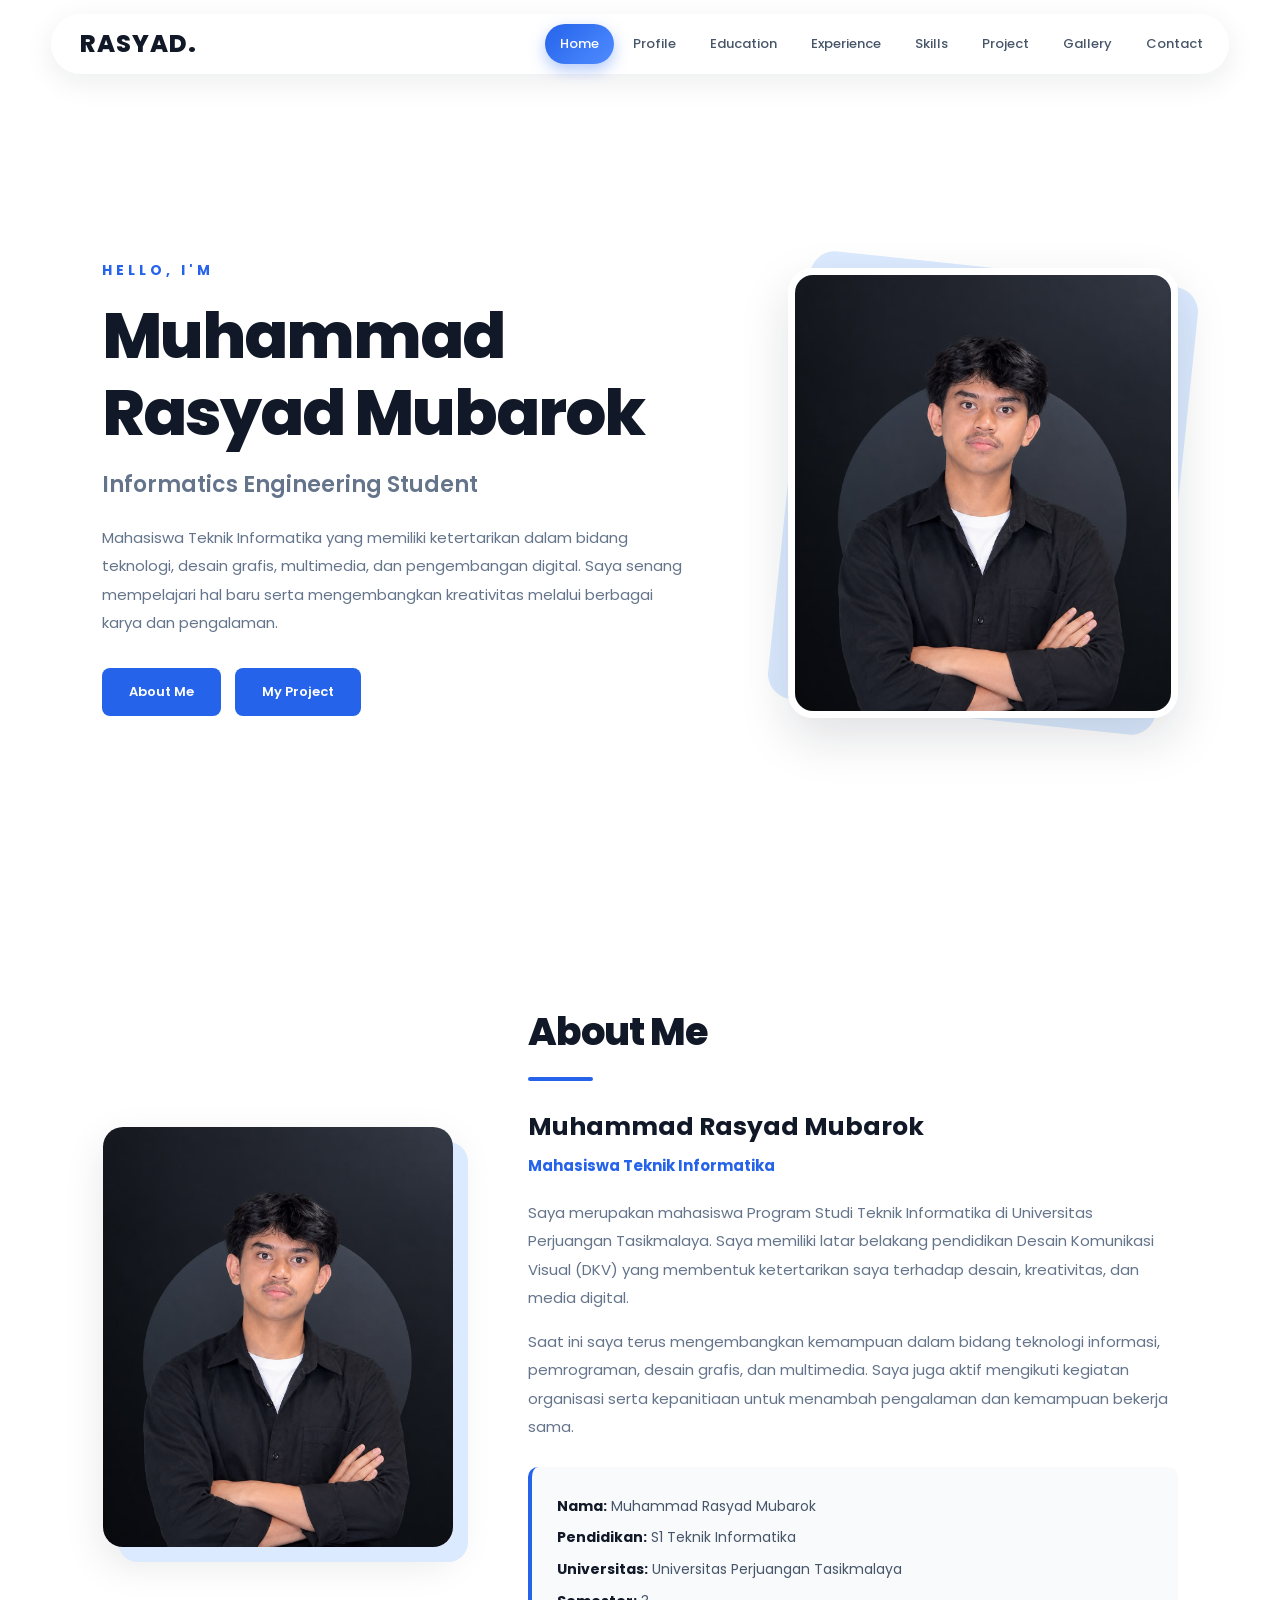
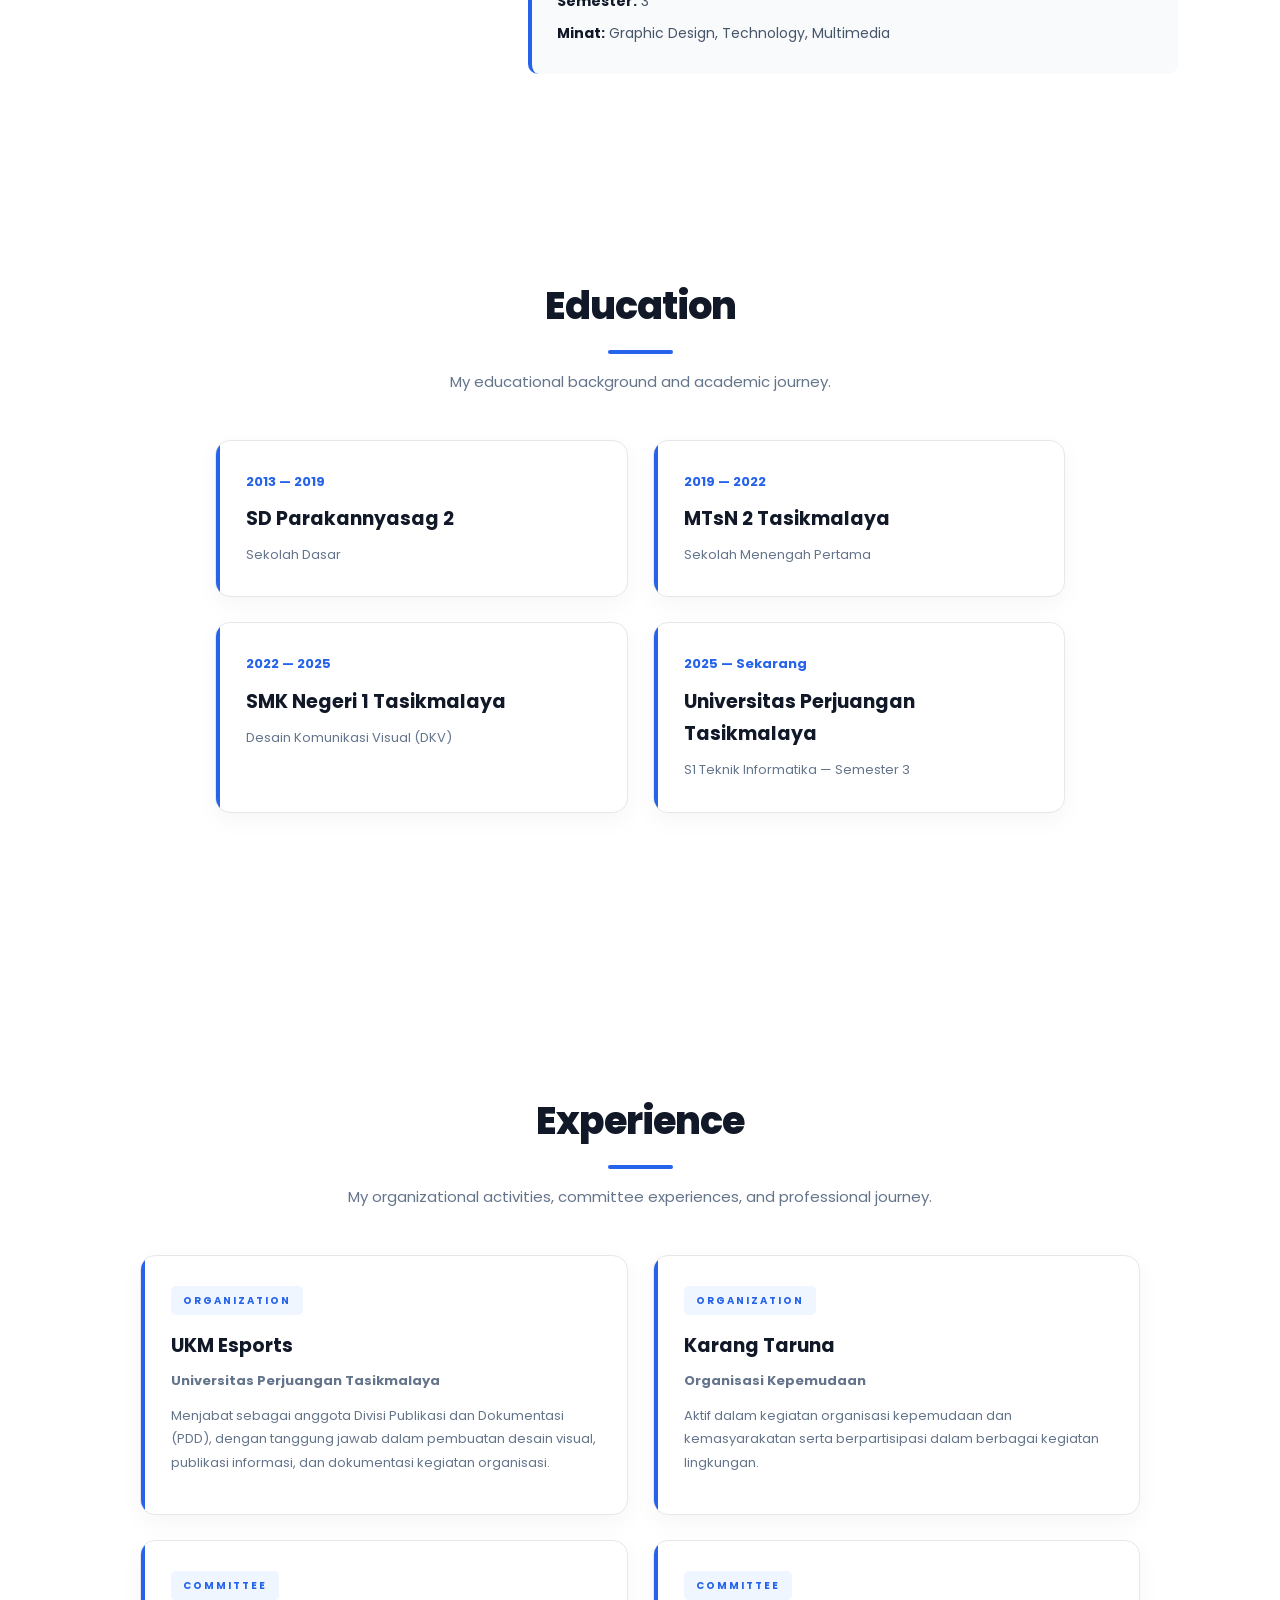
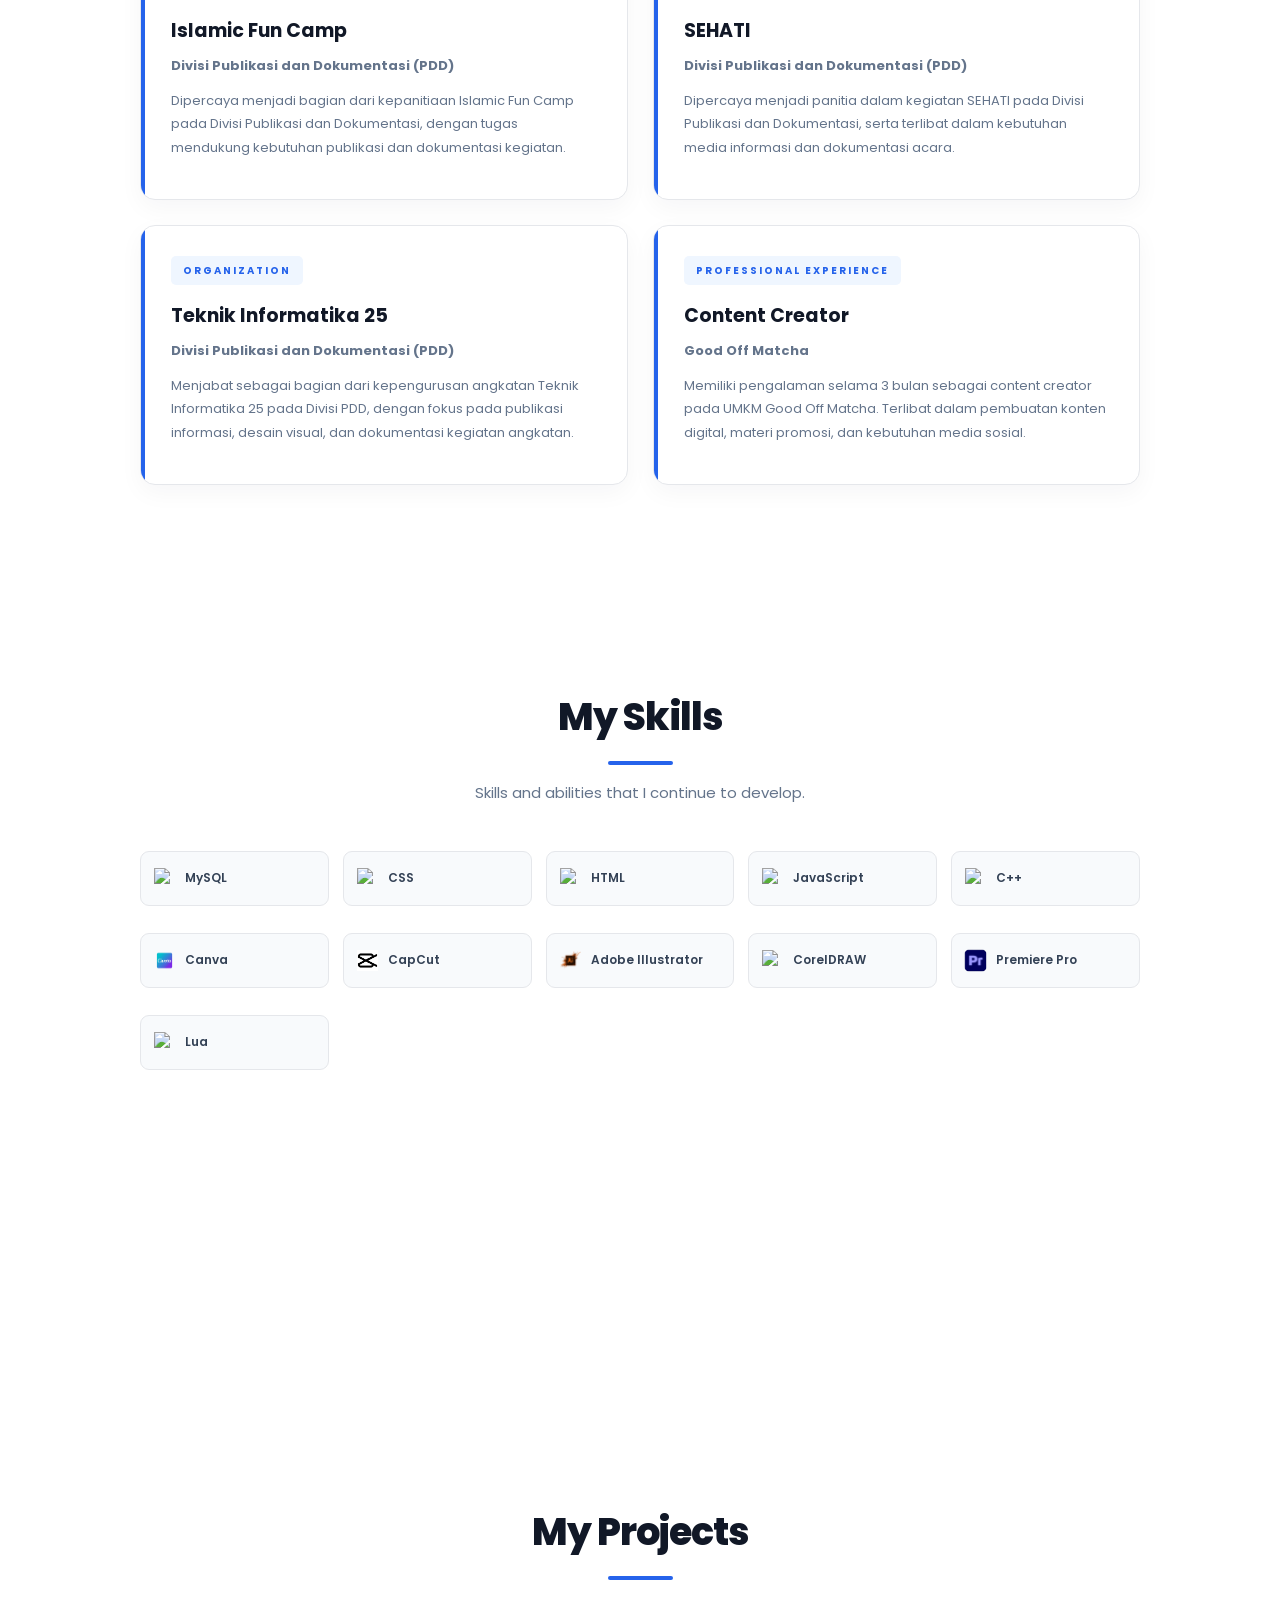
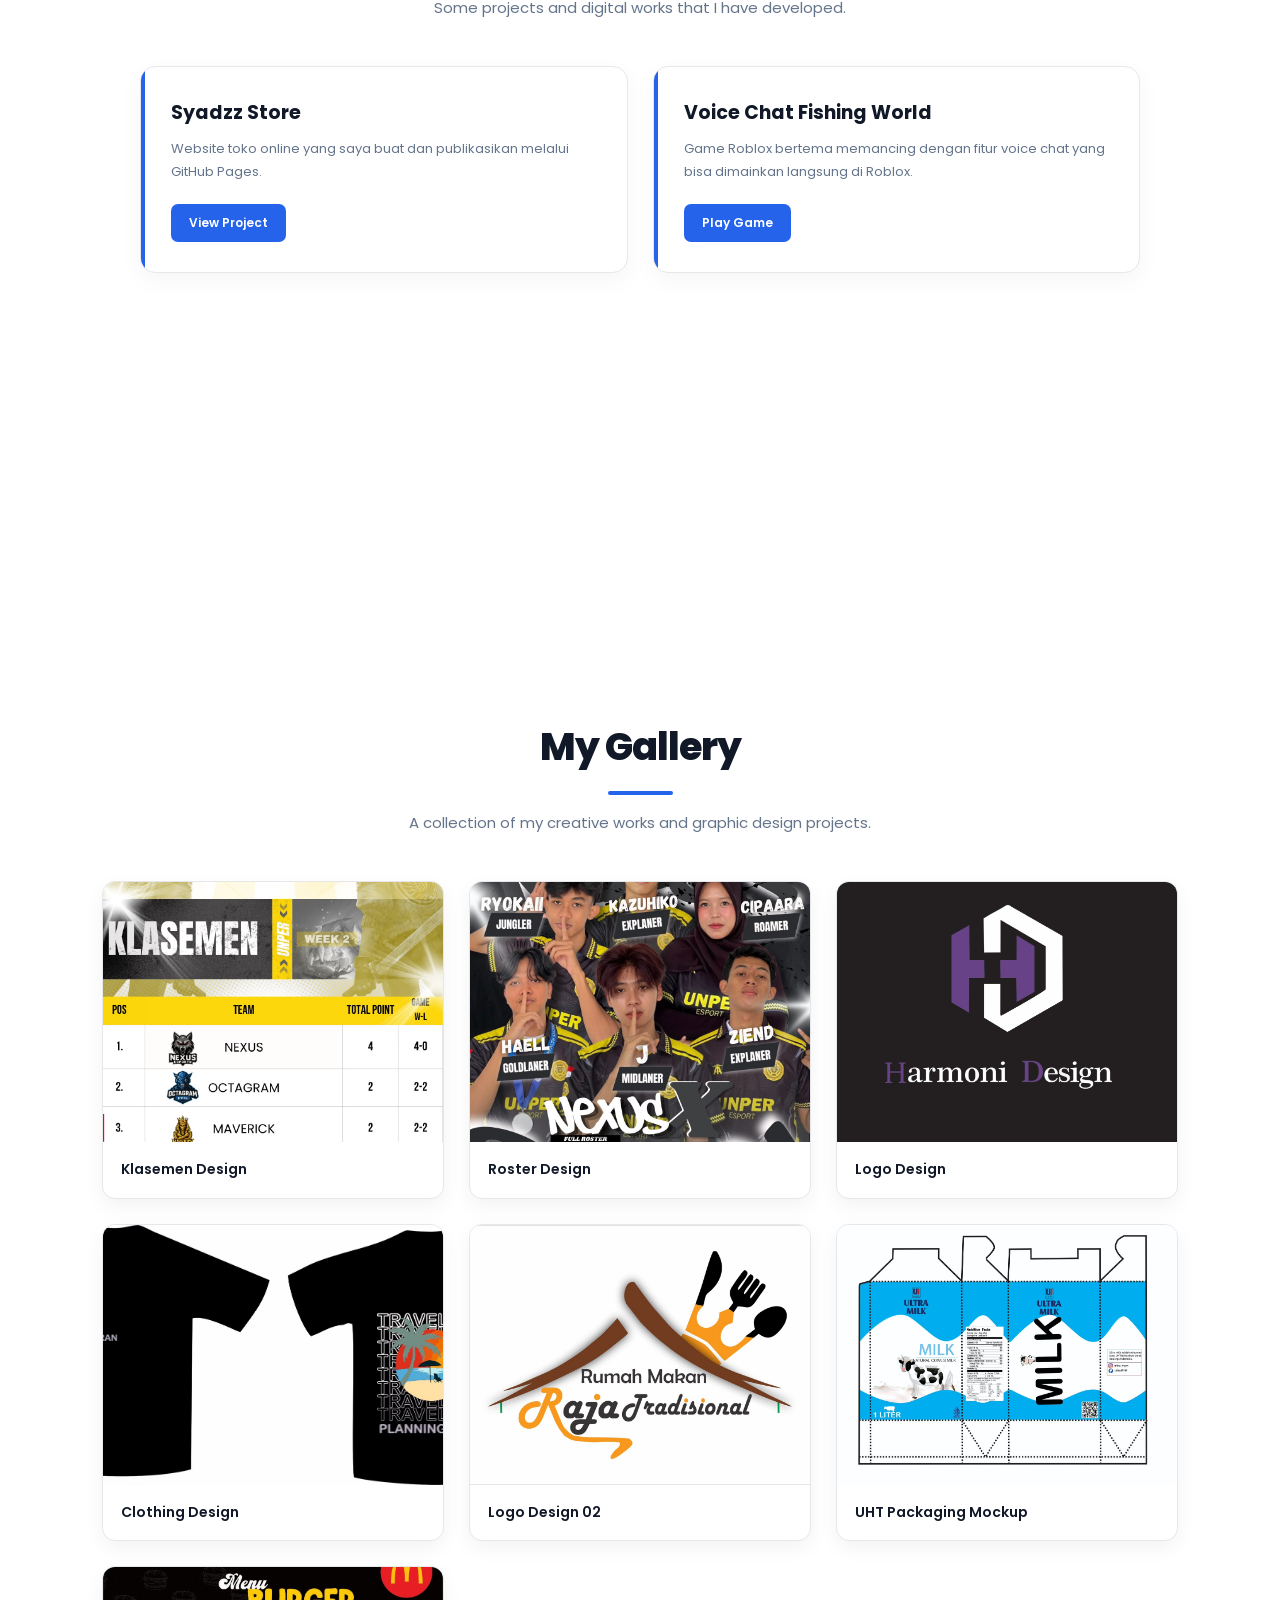
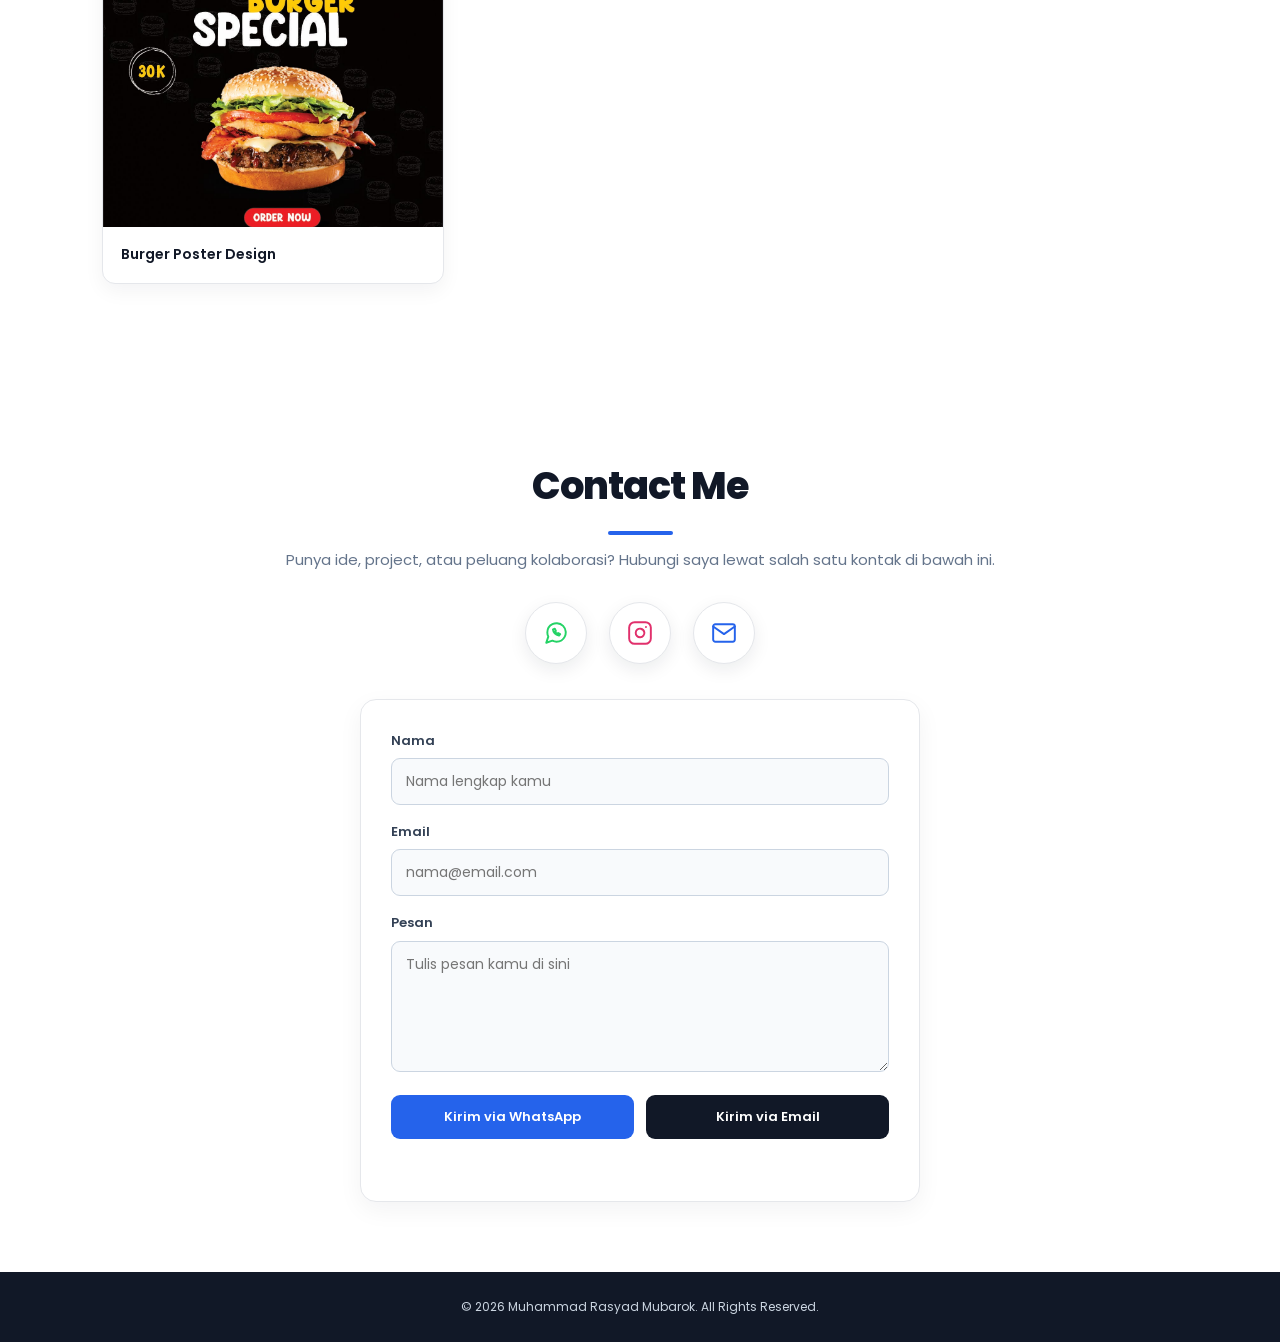
==== index.html @ 8be799e9 "Add files via upload" ====
<!DOCTYPE html>
<html lang="id">
<head>
<meta charset="UTF-8">
<meta name="viewport" content="width=device-width, initial-scale=1.0">
<title>Muhammad Rasyad Mubarok | Portfolio</title>
<link rel="stylesheet" href="css/style.css">
</head>
<body>

<header>
<nav>
<h2>RASYAD.</h2>
<ul>
<li><a href="#rasyad_home">Home</a></li>
<li><a href="#rasyad_profile">Profile</a></li>
<li><a href="#rasyad_education">Education</a></li>
<li><a href="#rasyad_experience">Experience</a></li>
<li><a href="#rasyad_skills">Skills</a></li>
<li><a href="#rasyad_project">Project</a></li>
<li><a href="#rasyad_gallery">Gallery</a></li>
<li><a href="#rasyad_contact">Contact</a></li>
</ul>
</nav>
</header>

<section class="rasyad_home" id="rasyad_home">
<div class="rasyad_home_content">
<h3>HELLO, I'M</h3>
<h1>Muhammad Rasyad Mubarok</h1>
<h2>Informatics Engineering Student</h2>
<p>Mahasiswa Teknik Informatika yang memiliki ketertarikan dalam bidang teknologi, desain grafis, multimedia, dan pengembangan digital. Saya senang mempelajari hal baru serta mengembangkan kreativitas melalui berbagai karya dan pengalaman.</p>
<a href="#rasyad_profile" class="rasyad_btn">About Me</a>
<a href="#rasyad_project" class="rasyad_btn">My Project</a>
</div>

<div class="rasyad_home_image">
<img src="images/profile/profil.jpeg" alt="Muhammad Rasyad Mubarok">
</div>
</section>

<section class="rasyad_profile" id="rasyad_profile">
<div class="rasyad_profile_image">
<img src="images/profile/profil.jpeg" alt="Foto Profil Rasyad">
</div>

<div class="rasyad_profile_content">
<h1>About Me</h1>
<h2>Muhammad Rasyad Mubarok</h2>
<h3>Mahasiswa Teknik Informatika</h3>
<p>Saya merupakan mahasiswa Program Studi Teknik Informatika di Universitas Perjuangan Tasikmalaya. Saya memiliki latar belakang pendidikan Desain Komunikasi Visual (DKV) yang membentuk ketertarikan saya terhadap desain, kreativitas, dan media digital.</p>
<p>Saat ini saya terus mengembangkan kemampuan dalam bidang teknologi informasi, pemrograman, desain grafis, dan multimedia. Saya juga aktif mengikuti kegiatan organisasi serta kepanitiaan untuk menambah pengalaman dan kemampuan bekerja sama.</p>

<div class="rasyad_profile_info">
<p><strong>Nama:</strong> Muhammad Rasyad Mubarok</p>
<p><strong>Pendidikan:</strong> S1 Teknik Informatika</p>
<p><strong>Universitas:</strong> Universitas Perjuangan Tasikmalaya</p>
<p><strong>Semester:</strong> 3</p>
<p><strong>Minat:</strong> Graphic Design, Technology, Multimedia</p>
</div>
</div>
</section>

<section class="rasyad_education" id="rasyad_education">
<h1>Education</h1>
<p>My educational background and academic journey.</p>

<div class="rasyad_education_container">

<div class="rasyad_education_card">
<h3>2013 — 2019</h3>
<h2>SD Parakannyasag 2</h2>
<p>Sekolah Dasar</p>
</div>

<div class="rasyad_education_card">
<h3>2019 — 2022</h3>
<h2>MTsN 2 Tasikmalaya</h2>
<p>Sekolah Menengah Pertama</p>
</div>

<div class="rasyad_education_card">
<h3>2022 — 2025</h3>
<h2>SMK Negeri 1 Tasikmalaya</h2>
<p>Desain Komunikasi Visual (DKV)</p>
</div>

<div class="rasyad_education_card">
<h3>2025 — Sekarang</h3>
<h2>Universitas Perjuangan Tasikmalaya</h2>
<p>S1 Teknik Informatika — Semester 3</p>
</div>

</div>
</section>

<section class="rasyad_experience" id="rasyad_experience">
<h1>Experience</h1>
<p>My organizational activities, committee experiences, and professional journey.</p>

<div class="rasyad_experience_container">

<div class="rasyad_experience_card">
<span class="rasyad_experience_category">ORGANIZATION</span>
<h2>UKM Esports</h2>
<h3>Universitas Perjuangan Tasikmalaya</h3>
<p>Menjabat sebagai anggota Divisi Publikasi dan Dokumentasi (PDD), dengan tanggung jawab dalam pembuatan desain visual, publikasi informasi, dan dokumentasi kegiatan organisasi.</p>
</div>

<div class="rasyad_experience_card">
<span class="rasyad_experience_category">ORGANIZATION</span>
<h2>Karang Taruna</h2>
<h3>Organisasi Kepemudaan</h3>
<p>Aktif dalam kegiatan organisasi kepemudaan dan kemasyarakatan serta berpartisipasi dalam berbagai kegiatan lingkungan.</p>
</div>

<div class="rasyad_experience_card">
<span class="rasyad_experience_category">COMMITTEE</span>
<h2>Islamic Fun Camp</h2>
<h3>Divisi Publikasi dan Dokumentasi (PDD)</h3>
<p>Dipercaya menjadi bagian dari kepanitiaan Islamic Fun Camp pada Divisi Publikasi dan Dokumentasi, dengan tugas mendukung kebutuhan publikasi dan dokumentasi kegiatan.</p>
</div>

<div class="rasyad_experience_card">
<span class="rasyad_experience_category">COMMITTEE</span>
<h2>SEHATI</h2>
<h3>Divisi Publikasi dan Dokumentasi (PDD)</h3>
<p>Dipercaya menjadi panitia dalam kegiatan SEHATI pada Divisi Publikasi dan Dokumentasi, serta terlibat dalam kebutuhan media informasi dan dokumentasi acara.</p>
</div>

<div class="rasyad_experience_card">
<span class="rasyad_experience_category">ORGANIZATION</span>
<h2>Teknik Informatika 25</h2>
<h3>Divisi Publikasi dan Dokumentasi (PDD)</h3>
<p>Menjabat sebagai bagian dari kepengurusan angkatan Teknik Informatika 25 pada Divisi PDD, dengan fokus pada publikasi informasi, desain visual, dan dokumentasi kegiatan angkatan.</p>
</div>

<div class="rasyad_experience_card">
<span class="rasyad_experience_category">PROFESSIONAL EXPERIENCE</span>
<h2>Content Creator</h2>
<h3>Good Off Matcha</h3>
<p>Memiliki pengalaman selama 3 bulan sebagai content creator pada UMKM Good Off Matcha. Terlibat dalam pembuatan konten digital, materi promosi, dan kebutuhan media sosial.</p>
</div>

</div>
</section>

<section class="rasyad_skills" id="rasyad_skills">
<h1>My Skills</h1>
<p>Skills and abilities that I continue to develop.</p>

<div class="rasyad_skills_container">

<div class="rasyad_skill_item">
<img src="https://cdn.jsdelivr.net/gh/devicons/devicon/icons/mysql/mysql-original.svg" alt="MySQL">
<span>MySQL</span>
</div>
<div class="rasyad_skill_item">
<img src="https://cdn.jsdelivr.net/gh/devicons/devicon/icons/css3/css3-original.svg" alt="CSS">
<span>CSS</span>
</div>
<div class="rasyad_skill_item">
<img src="https://cdn.jsdelivr.net/gh/devicons/devicon/icons/html5/html5-original.svg" alt="HTML">
<span>HTML</span>
</div>
<div class="rasyad_skill_item">
<img src="https://cdn.jsdelivr.net/gh/devicons/devicon/icons/javascript/javascript-original.svg" alt="JavaScript">
<span>JavaScript</span>
</div>
<div class="rasyad_skill_item">
<img src="https://cdn.jsdelivr.net/gh/devicons/devicon/icons/cplusplus/cplusplus-original.svg" alt="C++">
<span>C++</span>
</div>
<div class="rasyad_skill_item">
<img src="images/gallery/canva.png" alt="Canva" class="rasyad_logo_zoom">
<span>Canva</span>
</div>
<div class="rasyad_skill_item">
<img src="images/gallery/capcut.png" alt="CapCut">
<span>CapCut</span>
</div>
<div class="rasyad_skill_item">
<img src="images/gallery/adobe ai.png" alt="Adobe Illustrator">
<span>Adobe Illustrator</span>
</div>
<div class="rasyad_skill_item">
<img src="https://cdn.simpleicons.org/coreldraw/00A651" alt="CorelDRAW">
<span>CorelDRAW</span>
</div>
<div class="rasyad_skill_item">
<img src="images/gallery/adobe premier pro.png" alt="Premiere Pro" class="rasyad_logo_zoom">
<span>Premiere Pro</span>
</div>

<div class="rasyad_skill_item">
<img src="https://cdn.jsdelivr.net/gh/devicons/devicon/icons/lua/lua-original.svg" alt="Lua">
<span>Lua</span>
</div>

</div>
</section>

<section class="rasyad_project" id="rasyad_project">
<h1>My Projects</h1>
<p>Some projects and digital works that I have developed.</p>

<div class="rasyad_project_container">

<div class="rasyad_project_card">
<h2>Syadzz Store</h2>
<p>Website toko online yang saya buat dan publikasikan melalui GitHub Pages.</p>
<a href="https://rasyad0907-a11y.github.io/syadzz-store/" target="_blank" rel="noopener">View Project</a>
</div>

<div class="rasyad_project_card">
<h2>Voice Chat Fishing World</h2>
<p>Game Roblox bertema memancing dengan fitur voice chat yang bisa dimainkan langsung di Roblox.</p>
<a href="https://www.roblox.com/id/games/131448486563151/VOICE-CHAT-FISHING-WORLD" target="_blank" rel="noopener">Play Game</a>
</div>

</div>
</section>

<section class="rasyad_gallery" id="rasyad_gallery">
<h1>My Gallery</h1>
<p>A collection of my creative works and graphic design projects.</p>

<div class="rasyad_gallery_container">

<div class="rasyad_gallery_item">
<img src="images/gallery/klasemen.jpeg" alt="Klasemen Design">
<h3>Klasemen Design</h3>
</div>

<div class="rasyad_gallery_item">
<img src="images/gallery/roster.jpeg" alt="Roster Design">
<h3>Roster Design</h3>
</div>

<div class="rasyad_gallery_item">
<img src="images/gallery/logo.jpeg" alt="Logo Design">
<h3>Logo Design</h3>
</div>

<div class="rasyad_gallery_item">
<img src="images/gallery/baju.jpeg" alt="Clothing Design">
<h3>Clothing Design</h3>
</div>

<div class="rasyad_gallery_item">
<img src="images/gallery/logo 2.jpeg" alt="Logo Design 02">
<h3>Logo Design 02</h3>
</div>

<div class="rasyad_gallery_item">
<img src="images/gallery/mock up kardus uht.jpeg" alt="UHT Packaging Mockup">
<h3>UHT Packaging Mockup</h3>
</div>

<div class="rasyad_gallery_item">
<img src="images/gallery/poster burger.jpeg" alt="Burger Poster">
<h3>Burger Poster Design</h3>
</div>

</div>
</section>

<section class="rasyad_contact" id="rasyad_contact">
<h1>Contact Me</h1>
<p>Punya ide, project, atau peluang kolaborasi? Hubungi saya lewat salah satu kontak di bawah ini.</p>

<div class="rasyad_contact_container">

<a class="rasyad_contact_card rasyad_contact_wa" title="WhatsApp" aria-label="WhatsApp" href="https://wa.me/6287729174391" target="_blank" rel="noopener">
<div class="rasyad_contact_icon"><svg viewBox="0 0 24 24" fill="none" stroke="currentColor" stroke-width="1.8" stroke-linecap="round" stroke-linejoin="round"><path d="M21 11.5a8.38 8.38 0 0 1-.9 3.8 8.5 8.5 0 0 1-7.6 4.7 8.38 8.38 0 0 1-3.8-.9L3 21l1.9-5.7a8.38 8.38 0 0 1-.9-3.8 8.5 8.5 0 0 1 4.7-7.6 8.38 8.38 0 0 1 3.8-.9h.5a8.48 8.48 0 0 1 8 8v.5z"/><path d="M9.2 8.6c.3 2.6 2.4 4.9 5.6 5.8l1.1-1.3-1.9-1-.9.7c-.8-.4-1.5-1.1-1.9-1.9l.7-.9-1-1.9z"/></svg></div>
<h2>WhatsApp</h2>
<span class="rasyad_contact_handle">0877 2917 4391</span>
<p>Chat langsung untuk diskusi project atau kerja sama.</p>
<span class="rasyad_contact_btn">Kirim Pesan</span>
</a>

<a class="rasyad_contact_card rasyad_contact_ig" title="Instagram" aria-label="Instagram" href="https://www.instagram.com/_simply.rasyad" target="_blank" rel="noopener">
<div class="rasyad_contact_icon"><svg viewBox="0 0 24 24" fill="none" stroke="currentColor" stroke-width="1.8" stroke-linecap="round" stroke-linejoin="round"><rect x="2" y="2" width="20" height="20" rx="5"/><path d="M16 11.37A4 4 0 1 1 12.63 8 4 4 0 0 1 16 11.37z"/><line x1="17.5" y1="6.5" x2="17.51" y2="6.5"/></svg></div>
<h2>Instagram</h2>
<span class="rasyad_contact_handle">@_simply.rasyad</span>
<p>Lihat karya desain dan aktivitas terbaru saya.</p>
<span class="rasyad_contact_btn">Kunjungi Profil</span>
</a>

<a class="rasyad_contact_card rasyad_contact_mail" title="Email" aria-label="Email" href="mailto:rasyad0907@gmail.com">
<div class="rasyad_contact_icon"><svg viewBox="0 0 24 24" fill="none" stroke="currentColor" stroke-width="1.8" stroke-linecap="round" stroke-linejoin="round"><path d="M4 4h16c1.1 0 2 .9 2 2v12c0 1.1-.9 2-2 2H4c-1.1 0-2-.9-2-2V6c0-1.1.9-2 2-2z"/><polyline points="22,6 12,13 2,6"/></svg></div>
<h2>Email</h2>
<span class="rasyad_contact_handle">rasyad0907@gmail.com</span>
<p>Kirim email untuk penawaran, project, atau peluang lainnya.</p>
<span class="rasyad_contact_btn">Kirim Email</span>
</a>

</div>

<form class="rasyad_contact_form" id="rasyad_form_kontak" novalidate>
<div class="rasyad_form_group">
<label for="rasyad_input_nama">Nama</label>
<input type="text" id="rasyad_input_nama" placeholder="Nama lengkap kamu">
</div>
<div class="rasyad_form_group">
<label for="rasyad_input_email">Email</label>
<input type="email" id="rasyad_input_email" placeholder="nama@email.com">
</div>
<div class="rasyad_form_group">
<label for="rasyad_input_pesan">Pesan</label>
<textarea id="rasyad_input_pesan" rows="5" placeholder="Tulis pesan kamu di sini"></textarea>
</div>
<div class="rasyad_form_actions">
<button type="submit" class="rasyad_form_btn">Kirim via WhatsApp</button>
<button type="button" class="rasyad_form_btn rasyad_form_btn_alt" id="rasyad_btn_email">Kirim via Email</button>
</div>
<p class="rasyad_form_status" id="rasyad_form_status"></p>
</form>
</section>

<footer>
<p>© 2026 Muhammad Rasyad Mubarok. All Rights Reserved.</p>
</footer>

<script src="js/script.js"></script>
</body>
</html>
---- css/style.css ----
@import url('https://fonts.googleapis.com/css2?family=Poppins:wght@300;400;500;600;700;800&display=swap');

*{
margin:0;
padding:0;
box-sizing:border-box;
font-family:'Poppins',sans-serif;
scroll-behavior:smooth;
}

:root{
--primary:#2563eb;
--primary-dark:#1d4ed8;
--dark:#111827;
--gray:#64748b;
--light:#f8fafc;
--white:#ffffff;
--border:#e5e7eb;
}

html{
scroll-behavior:smooth;
scroll-padding-top:100px;
}

body{
background:#ffffff;
color:var(--dark);
font-size:15px;
line-height:1.7;
overflow-x:hidden;
}

a{
text-decoration:none;
color:inherit;
}

img{
max-width:100%;
display:block;
}

header{
width:100%;
height:85px;
position:sticky;
top:0;
z-index:1000;
padding-top:14px;
background:transparent;
pointer-events:none;
}

nav{
pointer-events:auto;
width:92%;
max-width:1250px;
height:60px;
margin:auto;
padding:0 10px 0 28px;
display:flex;
align-items:center;
justify-content:space-between;
background:rgba(255,255,255,0.55);
-webkit-backdrop-filter:blur(22px) saturate(180%);
backdrop-filter:blur(22px) saturate(180%);
border:1px solid rgba(255,255,255,0.65);
border-radius:999px;
box-shadow:0 8px 30px rgba(15,23,42,0.08);
transition:all 0.35s ease;
}

header.rasyad_scrolled nav{
height:56px;
background:rgba(255,255,255,0.72);
-webkit-backdrop-filter:blur(25px) saturate(190%);
backdrop-filter:blur(25px) saturate(190%);
border-color:rgba(255,255,255,0.8);
box-shadow:0 12px 35px rgba(15,23,42,0.12);
}

nav h2{
font-size:24px;
font-weight:800;
letter-spacing:1px;
color:var(--dark);
}

.rasyad_logo_dot{
color:var(--primary);
}

nav ul{
display:flex;
align-items:center;
gap:4px;
list-style:none;
}

nav ul li a{
display:block;
padding:9px 15px;
border-radius:999px;
font-size:13px;
font-weight:500;
color:#475569;
transition:0.3s;
position:relative;
}

nav ul li a:hover{
color:var(--primary);
background:rgba(219,234,254,0.65);
}

nav ul li a.rasyad_active{
color:#ffffff;
background:linear-gradient(135deg,#2563eb,#4f8cff);
box-shadow:0 6px 16px rgba(37,99,235,0.35);
}

.rasyad_menu_btn{
display:none;
width:42px;
height:42px;
border:none;
border-radius:50%;
background:#eff6ff;
cursor:pointer;
position:relative;
flex-shrink:0;
}

.rasyad_menu_btn span{
position:absolute;
left:12px;
width:18px;
height:2px;
border-radius:2px;
background:var(--primary);
transition:0.35s;
}

.rasyad_menu_btn span:nth-child(1){top:14px;}
.rasyad_menu_btn span:nth-child(2){top:20px;}
.rasyad_menu_btn span:nth-child(3){top:26px;}

.rasyad_menu_open .rasyad_menu_btn span:nth-child(1){top:20px;transform:rotate(45deg);}
.rasyad_menu_open .rasyad_menu_btn span:nth-child(2){opacity:0;}
.rasyad_menu_open .rasyad_menu_btn span:nth-child(3){top:20px;transform:rotate(-45deg);}

.rasyad_progress{
position:fixed;
top:0;
left:0;
height:3px;
width:0;
background:linear-gradient(90deg,#2563eb,#7c3aed,#06b6d4);
z-index:1100;
}

section{
width:100%;
padding:100px 8%;
}

.rasyad_home{
min-height:calc(100vh - 85px);
display:flex;
align-items:center;
justify-content:space-between;
gap:60px;
max-width:1500px;
margin:auto;
}

.rasyad_home_content{
flex:1;
max-width:650px;
animation:slideLeft 1s ease;
}

.rasyad_home_content h3{
font-size:14px;
letter-spacing:4px;
color:var(--primary);
font-weight:700;
margin-bottom:15px;
}

.rasyad_home_content h1{
font-size:clamp(35px,5vw,65px);
line-height:1.2;
font-weight:800;
letter-spacing:-2px;
margin-bottom:15px;
}

.rasyad_home_content h2{
font-size:22px;
font-weight:600;
color:#64748b;
margin-bottom:20px;
}

.rasyad_home_content p{
color:var(--gray);
font-size:15px;
line-height:1.9;
max-width:580px;
margin-bottom:30px;
}

.rasyad_btn{
display:inline-block;
padding:13px 27px;
margin-right:10px;
margin-bottom:10px;
border-radius:8px;
background:var(--primary);
color:white;
font-weight:600;
font-size:13px;
transition:0.3s;
}

.rasyad_btn:hover{
background:var(--primary-dark);
transform:translateY(-4px);
box-shadow:0 10px 25px rgba(37,99,235,0.2);
}

.rasyad_home_image{
flex:0 0 390px;
height:450px;
position:relative;
animation:slideRight 1s ease;
}

.rasyad_home_image::before{
content:"";
position:absolute;
width:100%;
height:100%;
background:#dbeafe;
border-radius:25px;
transform:rotate(6deg);
}

.rasyad_home_image img{
width:100%;
height:100%;
object-fit:cover;
object-position:center;
position:relative;
border-radius:25px;
border:7px solid white;
box-shadow:0 20px 50px rgba(15,23,42,0.13);
}

.rasyad_profile{
display:flex;
align-items:center;
justify-content:center;
gap:75px;
min-height:calc(100vh - 85px);
max-width:1400px;
margin:auto;
}

.rasyad_profile_image{
flex:0 0 350px;
height:420px;
}

.rasyad_profile_image img{
width:100%;
height:100%;
object-fit:cover;
border-radius:20px;
box-shadow:15px 15px 0 #dbeafe,0 15px 40px rgba(0,0,0,0.1);
}

.rasyad_profile_content{
max-width:650px;
}

.rasyad_profile_content h1,
.rasyad_education h1,
.rasyad_experience h1,
.rasyad_skills h1,
.rasyad_project h1,
.rasyad_gallery h1,
.rasyad_contact h1{
font-size:38px;
font-weight:800;
letter-spacing:-1px;
margin-bottom:12px;
}

.rasyad_profile_content h1::after,
.rasyad_education h1::after,
.rasyad_experience h1::after,
.rasyad_skills h1::after,
.rasyad_project h1::after,
.rasyad_gallery h1::after,
.rasyad_contact h1::after{
content:"";
display:block;
width:65px;
height:4px;
background:var(--primary);
margin-top:12px;
border-radius:5px;
}

.rasyad_profile_content h2{
font-size:25px;
margin-top:25px;
margin-bottom:5px;
}

.rasyad_profile_content h3{
font-size:15px;
color:var(--primary);
margin-bottom:20px;
}

.rasyad_profile_content>p{
color:var(--gray);
margin-bottom:15px;
line-height:1.9;
}

.rasyad_profile_info{
margin-top:25px;
padding:20px 25px;
background:var(--light);
border-left:4px solid var(--primary);
border-radius:10px;
}

.rasyad_profile_info p{
margin:8px 0;
font-size:14px;
color:#475569;
}

.rasyad_profile_info strong{
color:var(--dark);
}

.rasyad_education,
.rasyad_experience,
.rasyad_skills,
.rasyad_project,
.rasyad_gallery,
.rasyad_contact{
min-height:calc(100vh - 85px);
max-width:1500px;
margin:auto;
text-align:center;
}

.rasyad_education>p,
.rasyad_experience>p,
.rasyad_skills>p,
.rasyad_project>p,
.rasyad_gallery>p,
.rasyad_contact>p{
color:var(--gray);
margin:15px 0 45px;
}

.rasyad_education h1::after,
.rasyad_experience h1::after,
.rasyad_skills h1::after,
.rasyad_project h1::after,
.rasyad_gallery h1::after,
.rasyad_contact h1::after{
margin-left:auto;
margin-right:auto;
}

.rasyad_education_container,
.rasyad_experience_container,
.rasyad_project_container,
.rasyad_contact_container{
display:grid;
grid-template-columns:repeat(2,minmax(0,1fr));
gap:25px;
max-width:1000px;
margin:45px auto 0;
text-align:left;
}

.rasyad_education_card,
.rasyad_experience_card,
.rasyad_project_card,
.rasyad_contact_card{
background:#ffffff;
padding:30px;
border:1px solid var(--border);
border-radius:15px;
box-shadow:0 8px 25px rgba(15,23,42,0.04);
transition:0.35s;
position:relative;
overflow:hidden;
}

.rasyad_education_card::before,
.rasyad_experience_card::before,
.rasyad_project_card::before,
.rasyad_contact_card::before{
content:"";
position:absolute;
width:4px;
height:100%;
background:var(--primary);
top:0;
left:0;
}

.rasyad_education_card:hover,
.rasyad_experience_card:hover,
.rasyad_project_card:hover,
.rasyad_contact_card:hover{
transform:translateY(-8px);
border-color:#bfdbfe;
box-shadow:0 18px 35px rgba(37,99,235,0.10);
}

.rasyad_education_card h2,
.rasyad_experience_card h2,
.rasyad_project_card h2,
.rasyad_contact_card h2{
font-size:19px;
font-weight:700;
margin-bottom:8px;
}

.rasyad_education_card h3,
.rasyad_experience_card h3{
font-size:14px;
color:var(--primary);
margin-bottom:12px;
}

.rasyad_education_card p,
.rasyad_experience_card p,
.rasyad_project_card p,
.rasyad_contact_card p{
font-size:13px;
color:var(--gray);
line-height:1.8;
}

.rasyad_experience_category{
display:inline-block;
font-size:10px;
font-weight:700;
letter-spacing:2px;
color:#2563eb;
background:#eff6ff;
padding:6px 12px;
border-radius:5px;
margin-bottom:15px;
}

.rasyad_experience_card{
min-height:260px;
}

.rasyad_experience_card h3{
font-size:13px;
color:#64748b;
margin-bottom:12px;
}

.rasyad_education_container{
grid-template-columns:repeat(2,minmax(0,1fr));
max-width:850px;
}

.rasyad_education_card h3{
font-size:13px;
color:#2563eb;
font-weight:700;
margin-bottom:10px;
}

.rasyad_education_card h2{
font-size:19px;
margin-bottom:8px;
}

.rasyad_education_card p{
font-size:13px;
color:#64748b;
}

.rasyad_skills_container{
display:grid;
grid-template-columns:repeat(5,minmax(0,1fr));
gap:14px;
max-width:1000px;
margin:45px auto 0;
text-align:left;
}

.rasyad_skill_item{
display:flex;
align-items:center;
justify-content:flex-start;
gap:10px;
min-height:55px;
padding:10px 13px;
background:#f8fafc;
border:1px solid var(--border);
border-radius:9px;
transition:0.3s;
}

.rasyad_skill_item:hover{
transform:translateY(-4px);
border-color:#bfdbfe;
box-shadow:0 8px 20px rgba(37,99,235,0.08);
}

.rasyad_skill_item img{
width:24px;
height:24px;
object-fit:contain;
flex-shrink:0;
}

.rasyad_skill_item span{
font-size:12px;
font-weight:600;
color:#334155;
}

.rasyad_project_card a,
.rasyad_contact_card a{
display:inline-block;
margin-top:20px;
padding:9px 18px;
border-radius:7px;
background:var(--primary);
color:white;
font-size:12px;
font-weight:600;
transition:0.3s;
}

.rasyad_project_card a:hover,
.rasyad_contact_card a:hover{
background:var(--primary-dark);
transform:translateY(-3px);
}

.rasyad_gallery_container{
display:grid;
grid-template-columns:repeat(3,minmax(0,1fr));
gap:25px;
margin-top:40px;
text-align:left;
}

.rasyad_gallery_item{
background:white;
border:1px solid var(--border);
border-radius:13px;
overflow:hidden;
transition:0.35s;
box-shadow:0 7px 20px rgba(15,23,42,0.05);
cursor:pointer;
}

.rasyad_gallery_item:hover{
transform:translateY(-8px);
box-shadow:0 18px 35px rgba(15,23,42,0.12);
}

.rasyad_gallery_item img{
width:100%;
height:260px;
object-fit:cover;
background:#f1f5f9;
transition:0.5s;
}

.rasyad_gallery_item:hover img{
transform:scale(1.04);
}

.rasyad_gallery_item h3{
font-size:14px;
font-weight:600;
padding:16px 18px;
color:var(--dark);
}

.rasyad_contact_card{
text-align:center;
padding:35px 25px;
}

.rasyad_contact_card::before{
width:100%;
height:4px;
top:0;
left:0;
}

.rasyad_contact_card h2{
color:var(--dark);
}

footer{
padding:25px 8%;
background:#111827;
color:#cbd5e1;
text-align:center;
font-size:12px;
}

@keyframes slideLeft{
from{
opacity:0;
transform:translateX(-40px);
}
to{
opacity:1;
transform:translateX(0);
}
}

@keyframes slideRight{
from{
opacity:0;
transform:translateX(40px);
}
to{
opacity:1;
transform:translateX(0);
}
}

.rasyad_gallery_lightbox{
position:fixed;
inset:0;
background:rgba(0,0,0,0.92);
z-index:9999;
display:flex;
align-items:center;
justify-content:center;
padding:30px;
opacity:0;
visibility:hidden;
transition:0.3s;
}

.rasyad_gallery_lightbox.rasyad_show{
opacity:1;
visibility:visible;
}

.rasyad_gallery_lightbox img{
max-width:90%;
max-height:85vh;
object-fit:contain;
border-radius:10px;
}

.rasyad_gallery_lightbox .rasyad_close_lightbox{
position:absolute;
top:25px;
right:35px;
font-size:35px;
color:white;
cursor:pointer;
background:none;
border:none;
}

.rasyad_gallery_lightbox .rasyad_lightbox_caption{
position:absolute;
bottom:20px;
color:white;
font-size:14px;
text-align:center;
}

@media(max-width:1100px){

nav{
width:94%;
}

nav ul{
gap:13px;
}

nav ul li a{
font-size:11px;
}

.rasyad_home_image{
flex-basis:320px;
height:380px;
}

.rasyad_profile{
gap:45px;
}

.rasyad_skills_container{
grid-template-columns:repeat(3,minmax(0,1fr));
}

}

@media(max-width:850px){

header{
height:auto;
}

nav{
padding:12px 0;
flex-direction:column;
gap:12px;
}

nav ul{
flex-wrap:nowrap;
justify-content:flex-start;
width:100%;
overflow-x:auto;
padding:8px 0 12px;
scrollbar-width:none;
}

nav ul::-webkit-scrollbar{
display:none;
}

nav ul li{
flex-shrink:0;
}

nav ul li a{
font-size:12px;
}

.rasyad_home{
min-height:auto;
}

.rasyad_profile{
min-height:auto;
flex-direction:column;
text-align:center;
}

.rasyad_profile_image{
width:300px;
height:350px;
flex:none;
}

.rasyad_profile_content h1::after{
margin-left:auto;
margin-right:auto;
}

.rasyad_profile_info{
text-align:left;
}

.rasyad_gallery_container{
grid-template-columns:repeat(2,minmax(0,1fr));
}

}

@media(max-width:600px){

section{
padding:65px 6%;
}

nav h2{
font-size:25px;
}

nav ul{
gap:12px 15px;
}

nav ul li a{
font-size:11px;
}

.rasyad_home{
flex-direction:column-reverse;
text-align:center;
gap:40px;
padding-top:65px;
padding-bottom:65px;
}

.rasyad_home_content h1{
font-size:38px;
}

.rasyad_home_content h2{
font-size:17px;
}

.rasyad_home_content p{
font-size:13px;
}

.rasyad_home_image{
width:250px;
height:290px;
flex:none;
}

.rasyad_profile_image{
width:240px;
height:290px;
}

.rasyad_profile_content h1,
.rasyad_education h1,
.rasyad_experience h1,
.rasyad_skills h1,
.rasyad_project h1,
.rasyad_gallery h1,
.rasyad_contact h1{
font-size:30px;
}

.rasyad_profile_content h2{
font-size:21px;
}

.rasyad_education_container,
.rasyad_experience_container,
.rasyad_project_container,
.rasyad_contact_container{
grid-template-columns:1fr;
gap:18px;
}

.rasyad_education_card,
.rasyad_experience_card,
.rasyad_project_card,
.rasyad_contact_card{
padding:25px;
}

.rasyad_skills_container{
grid-template-columns:repeat(2,minmax(0,1fr));
gap:9px;
}

.rasyad_skill_item{
min-height:48px;
padding:8px 9px;
gap:7px;
}

.rasyad_skill_item img{
width:21px;
height:21px;
}

.rasyad_skill_item span{
font-size:11px;
}

.rasyad_gallery_container{
grid-template-columns:1fr;
gap:20px;
}

.rasyad_gallery_item img{
height:260px;
}

.rasyad_btn{
padding:11px 20px;
font-size:12px;
}

}

@media(prefers-reduced-motion:reduce){

*{
scroll-behavior:auto;
animation:none!important;
transition:none!important;
}

}

.rasyad_skill_card{
background:#ffffff;
border:1px solid var(--border);
border-radius:12px;
padding:22px;
text-align:left;
}

.rasyad_skill_card h2{
font-size:17px;
margin-bottom:18px;
color:#1e293b;
}

.rasyad_skill_item{
display:flex;
align-items:center;
gap:10px;
margin-bottom:13px;
}

.rasyad_skill_item img{
width:21px;
height:21px;
object-fit:contain;
}

.rasyad_skill_item p{
font-size:13px;
color:#475569;
margin:0;
}

.rasyad_skill_badge{
width:24px;
height:24px;
border-radius:6px;
display:flex;
align-items:center;
justify-content:center;
font-style:normal;
font-size:9px;
font-weight:700;
color:#fff;
flex-shrink:0;
}

.rasyad_skills_container:has(.rasyad_skill_card){
grid-template-columns:repeat(2,minmax(0,1fr));
gap:25px;
max-width:900px;
}

@media(max-width:600px){
.rasyad_skills_container:has(.rasyad_skill_card){
grid-template-columns:1fr;
}
}

.rasyad_skill_item img.rasyad_logo_zoom{
transform:scale(1.45);
}

.rasyad_contact_container{
grid-template-columns:repeat(3,minmax(0,1fr));
max-width:1000px;
gap:28px;
}

a.rasyad_contact_card{
display:flex;
flex-direction:column;
align-items:center;
text-align:center;
padding:40px 26px 32px;
color:inherit;
--c:#2563eb;
background:linear-gradient(180deg,#ffffff 0%,#f8fafc 100%);
border-radius:20px;
}

a.rasyad_contact_wa{--c:#25d366;}
a.rasyad_contact_ig{--c:#e1306c;}
a.rasyad_contact_mail{--c:#2563eb;}

a.rasyad_contact_card::before{
width:100%;
height:5px;
background:var(--c);
}

a.rasyad_contact_card::after{
content:"";
position:absolute;
width:180px;
height:180px;
right:-70px;
bottom:-70px;
border-radius:50%;
background:var(--c);
opacity:0.07;
transition:0.4s;
}

a.rasyad_contact_card:hover{
transform:translateY(-10px);
border-color:var(--c);
box-shadow:0 22px 45px rgba(15,23,42,0.12);
}

a.rasyad_contact_card:hover::after{
transform:scale(1.6);
opacity:0.12;
}

.rasyad_contact_icon{
width:72px;
height:72px;
border-radius:20px;
display:flex;
align-items:center;
justify-content:center;
color:var(--c);
background:color-mix(in srgb,var(--c) 12%,white);
margin-bottom:22px;
transition:0.35s;
}

.rasyad_contact_icon svg{
width:34px;
height:34px;
}

a.rasyad_contact_card:hover .rasyad_contact_icon{
background:var(--c);
color:#fff;
transform:rotate(-6deg) scale(1.08);
}

a.rasyad_contact_card h2{
margin-bottom:6px;
}

.rasyad_contact_handle{
font-size:14px;
font-weight:600;
color:var(--c);
word-break:break-all;
margin-bottom:12px;
}

a.rasyad_contact_card p{
max-width:240px;
}

.rasyad_contact_btn{
display:inline-block;
margin-top:24px;
padding:10px 22px;
border-radius:999px;
background:var(--dark);
color:#fff;
font-size:12px;
font-weight:600;
transition:0.3s;
position:relative;
z-index:1;
}

a.rasyad_contact_card:hover .rasyad_contact_btn{
background:var(--c);
}

@media(max-width:850px){
.rasyad_contact_container{
grid-template-columns:1fr;
max-width:420px;
}
}

.rasyad_contact{
min-height:auto;
padding-top:70px;
padding-bottom:70px;
}

.rasyad_contact>p{
margin:12px 0 0;
}

.rasyad_contact_container{
max-width:760px;
gap:18px;
margin-top:30px;
}

a.rasyad_contact_card{
padding:24px 16px 20px;
border-radius:16px;
}

a.rasyad_contact_card::before{
height:4px;
}

a.rasyad_contact_card::after{
width:110px;
height:110px;
right:-40px;
bottom:-40px;
}

.rasyad_contact_icon{
width:50px;
height:50px;
border-radius:14px;
margin-bottom:14px;
}

.rasyad_contact_icon svg{
width:24px;
height:24px;
}

a.rasyad_contact_card h2{
font-size:16px;
margin-bottom:4px;
}

.rasyad_contact_handle{
font-size:12px;
margin-bottom:0;
}

a.rasyad_contact_card p{
display:none;
}

.rasyad_contact_btn{
margin-top:16px;
padding:7px 18px;
font-size:11px;
}

a.rasyad_contact_card:hover{
transform:translateY(-6px);
}

@media(max-width:850px){
.rasyad_contact_container{
max-width:300px;
}
}

.rasyad_contact_container{
display:flex;
justify-content:center;
flex-wrap:wrap;
gap:22px;
max-width:none;
margin-top:30px;
}

a.rasyad_contact_card{
width:62px;
height:62px;
padding:0;
border-radius:50%;
justify-content:center;
background:#ffffff;
box-shadow:0 6px 18px rgba(15,23,42,0.08);
}

a.rasyad_contact_card::before,
a.rasyad_contact_card::after{
display:none;
}

a.rasyad_contact_card h2,
.rasyad_contact_handle,
a.rasyad_contact_card p,
.rasyad_contact_btn{
position:absolute;
width:1px;
height:1px;
margin:0;
padding:0;
overflow:hidden;
clip:rect(0,0,0,0);
white-space:nowrap;
}

.rasyad_contact_icon{
width:100%;
height:100%;
margin:0;
border-radius:50%;
background:transparent;
}

.rasyad_contact_icon svg{
width:26px;
height:26px;
}

a.rasyad_contact_card:hover{
background:var(--c);
border-color:var(--c);
transform:translateY(-6px);
box-shadow:0 12px 26px rgba(15,23,42,0.18);
}

a.rasyad_contact_card:hover .rasyad_contact_icon{
background:transparent;
color:#fff;
transform:scale(1.1);
}

@media(max-width:850px){
.rasyad_contact_container{
max-width:none;
}
}

.rasyad_contact_form{
max-width:560px;
margin:35px auto 0;
text-align:left;
padding:30px;
background:#ffffff;
border:1px solid var(--border);
border-radius:16px;
box-shadow:0 8px 25px rgba(15,23,42,0.05);
}

.rasyad_form_group{margin-bottom:16px;}

.rasyad_form_group label{
display:block;
font-size:13px;
font-weight:600;
margin-bottom:6px;
color:#334155;
}

.rasyad_form_group input,
.rasyad_form_group textarea{
width:100%;
padding:12px 14px;
font-size:14px;
border:1px solid #cbd5e1;
border-radius:9px;
background:#f8fafc;
color:var(--dark);
transition:0.3s;
resize:vertical;
}

.rasyad_form_group input:focus,
.rasyad_form_group textarea:focus{
outline:none;
border-color:var(--primary);
background:#ffffff;
box-shadow:0 0 0 3px rgba(37,99,235,0.12);
}

.rasyad_form_actions{
display:flex;
gap:12px;
flex-wrap:wrap;
margin-top:6px;
}

.rasyad_form_btn{
flex:1;
min-width:150px;
padding:12px 20px;
font-size:13px;
font-weight:600;
color:#ffffff;
background:var(--primary);
border:none;
border-radius:9px;
cursor:pointer;
transition:0.3s;
}

.rasyad_form_btn:hover{
background:var(--primary-dark);
transform:translateY(-3px);
}

.rasyad_form_btn_alt{background:var(--dark);}
.rasyad_form_btn_alt:hover{background:#1f2937;}

.rasyad_form_status{
margin-top:14px;
font-size:13px;
min-height:18px;
}

.rasyad_status_error{color:#dc2626;}
.rasyad_status_ok{color:#16a34a;}

.rasyad_education_number,
.rasyad_experience_number{
position:absolute;
top:16px;
right:22px;
font-size:34px;
font-weight:800;
line-height:1;
color:#dbeafe;
}

@media(max-width:960px){

header{
height:76px;
padding-top:12px;
}

header nav{
width:94%;
height:54px;
padding:0 8px 0 20px;
flex-direction:row;
gap:0;
position:relative;
}

.rasyad_menu_btn{
display:block;
}

header nav ul{
position:absolute;
top:calc(100% + 12px);
left:0;
right:0;
width:auto;
flex-direction:column;
align-items:stretch;
justify-content:flex-start;
gap:4px;
overflow:visible;
padding:14px;
background:rgba(255,255,255,0.65);
-webkit-backdrop-filter:blur(25px) saturate(180%);
backdrop-filter:blur(25px) saturate(180%);
border:1px solid rgba(255,255,255,0.8);
border-radius:24px;
box-shadow:0 20px 50px rgba(15,23,42,0.15);
opacity:0;
visibility:hidden;
transform:translateY(-12px) scale(0.98);
transform-origin:top;
transition:0.3s;
}

header nav.rasyad_menu_open ul{
opacity:1;
visibility:visible;
transform:none;
}

header nav ul li{
flex-shrink:1;
}

header nav ul li a{
font-size:14px;
padding:12px 18px;
border-radius:14px;
}

}
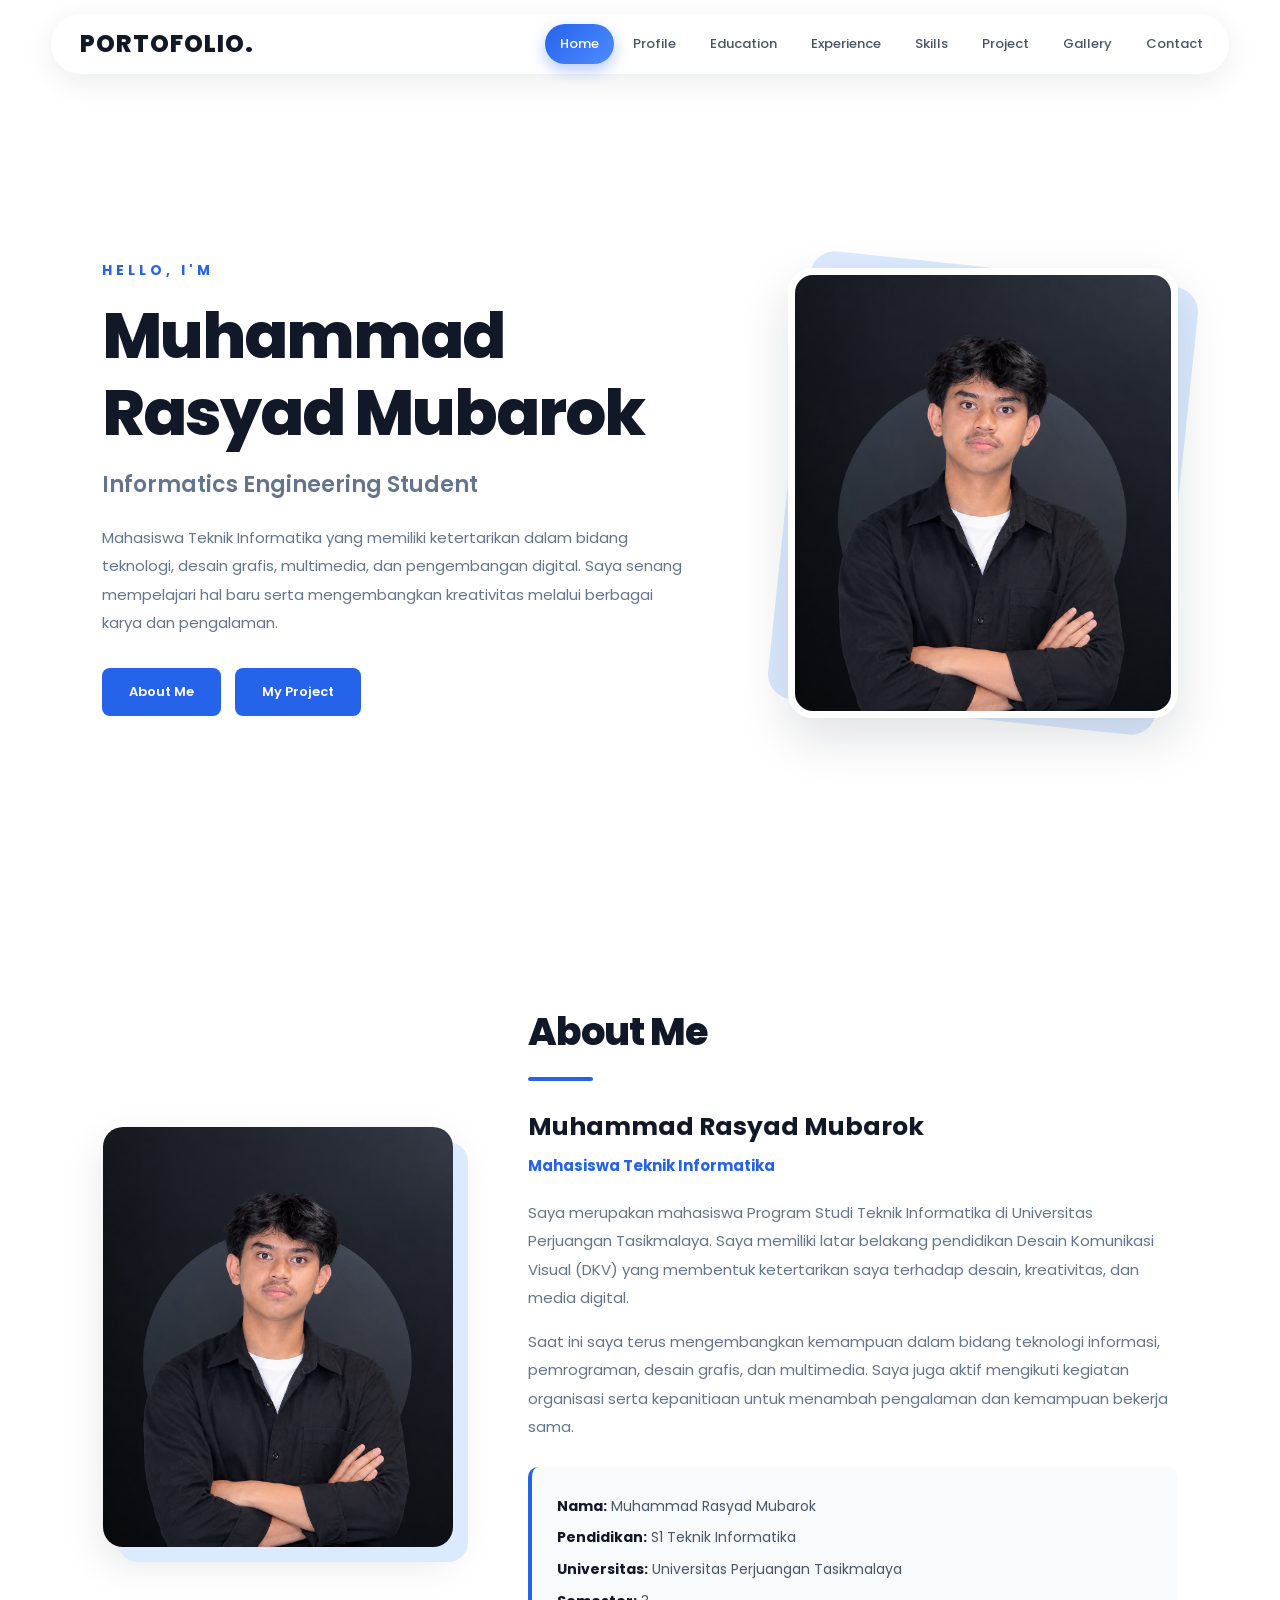
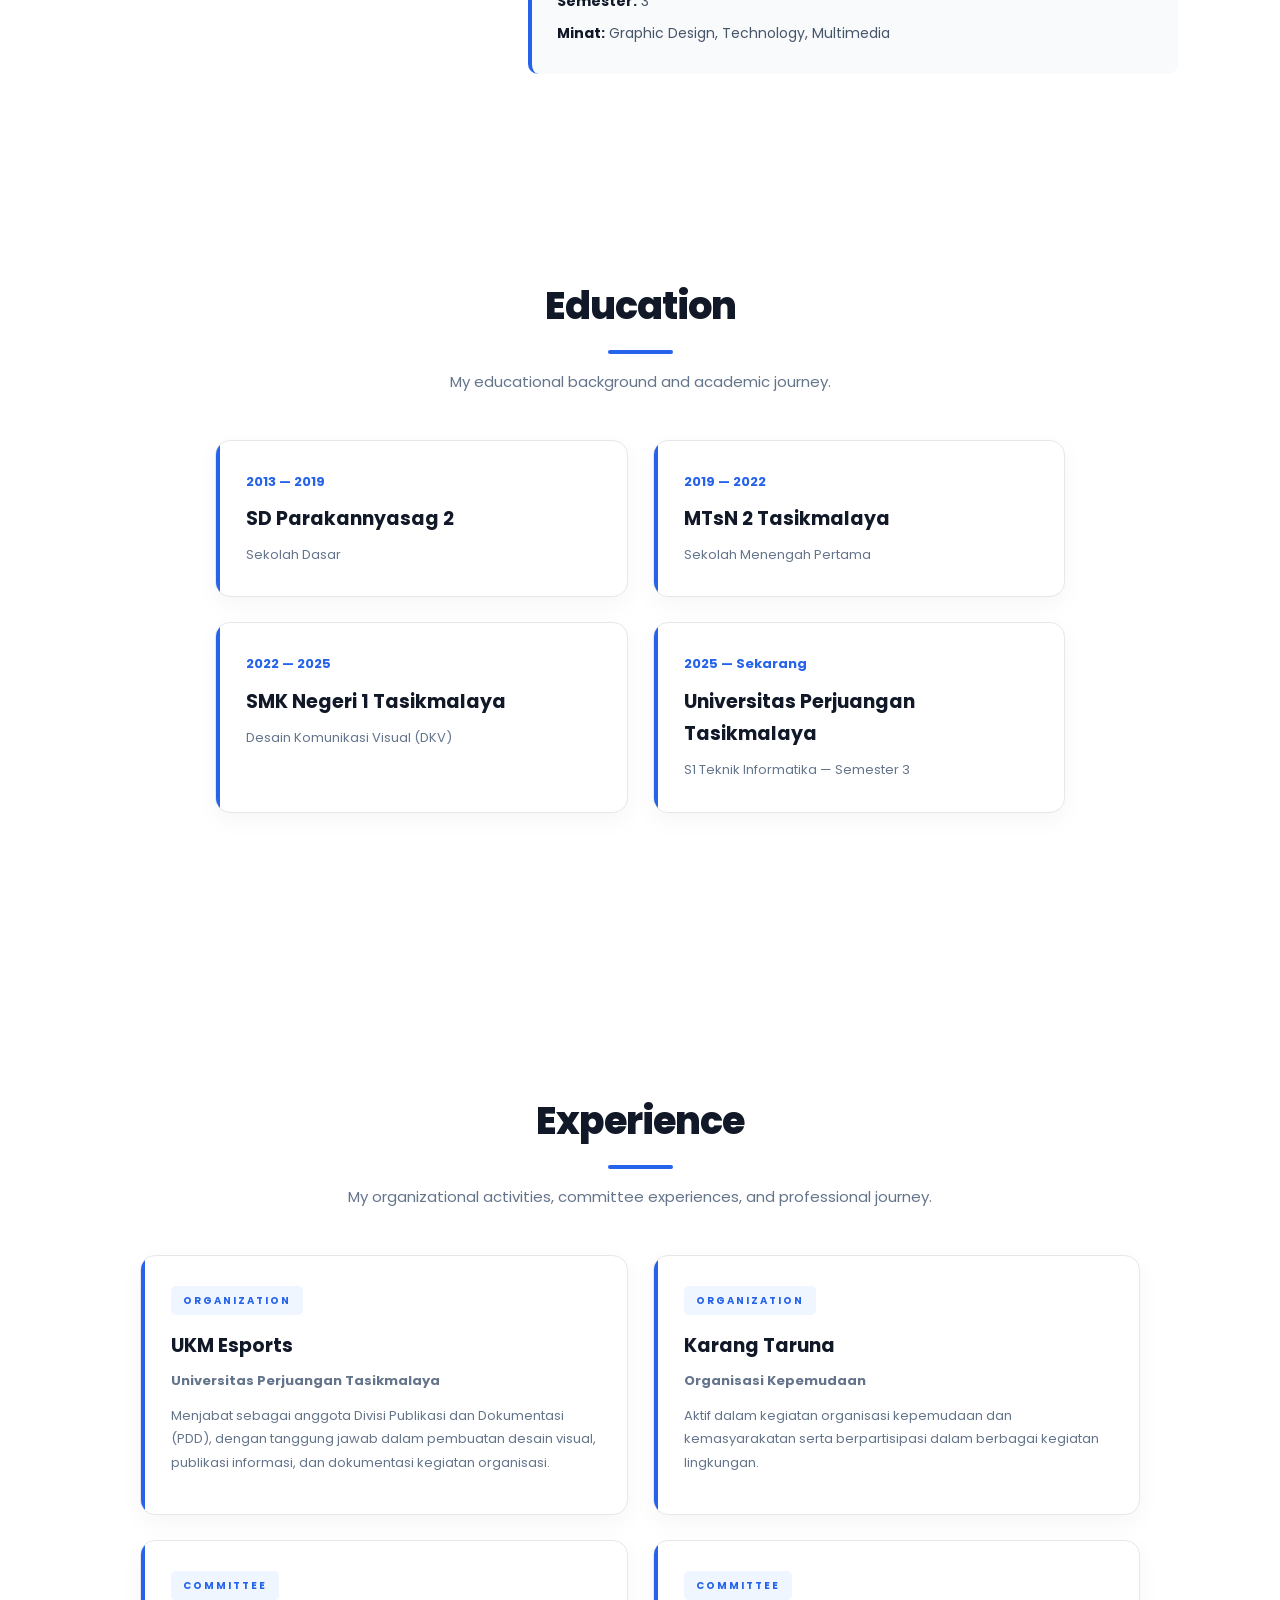
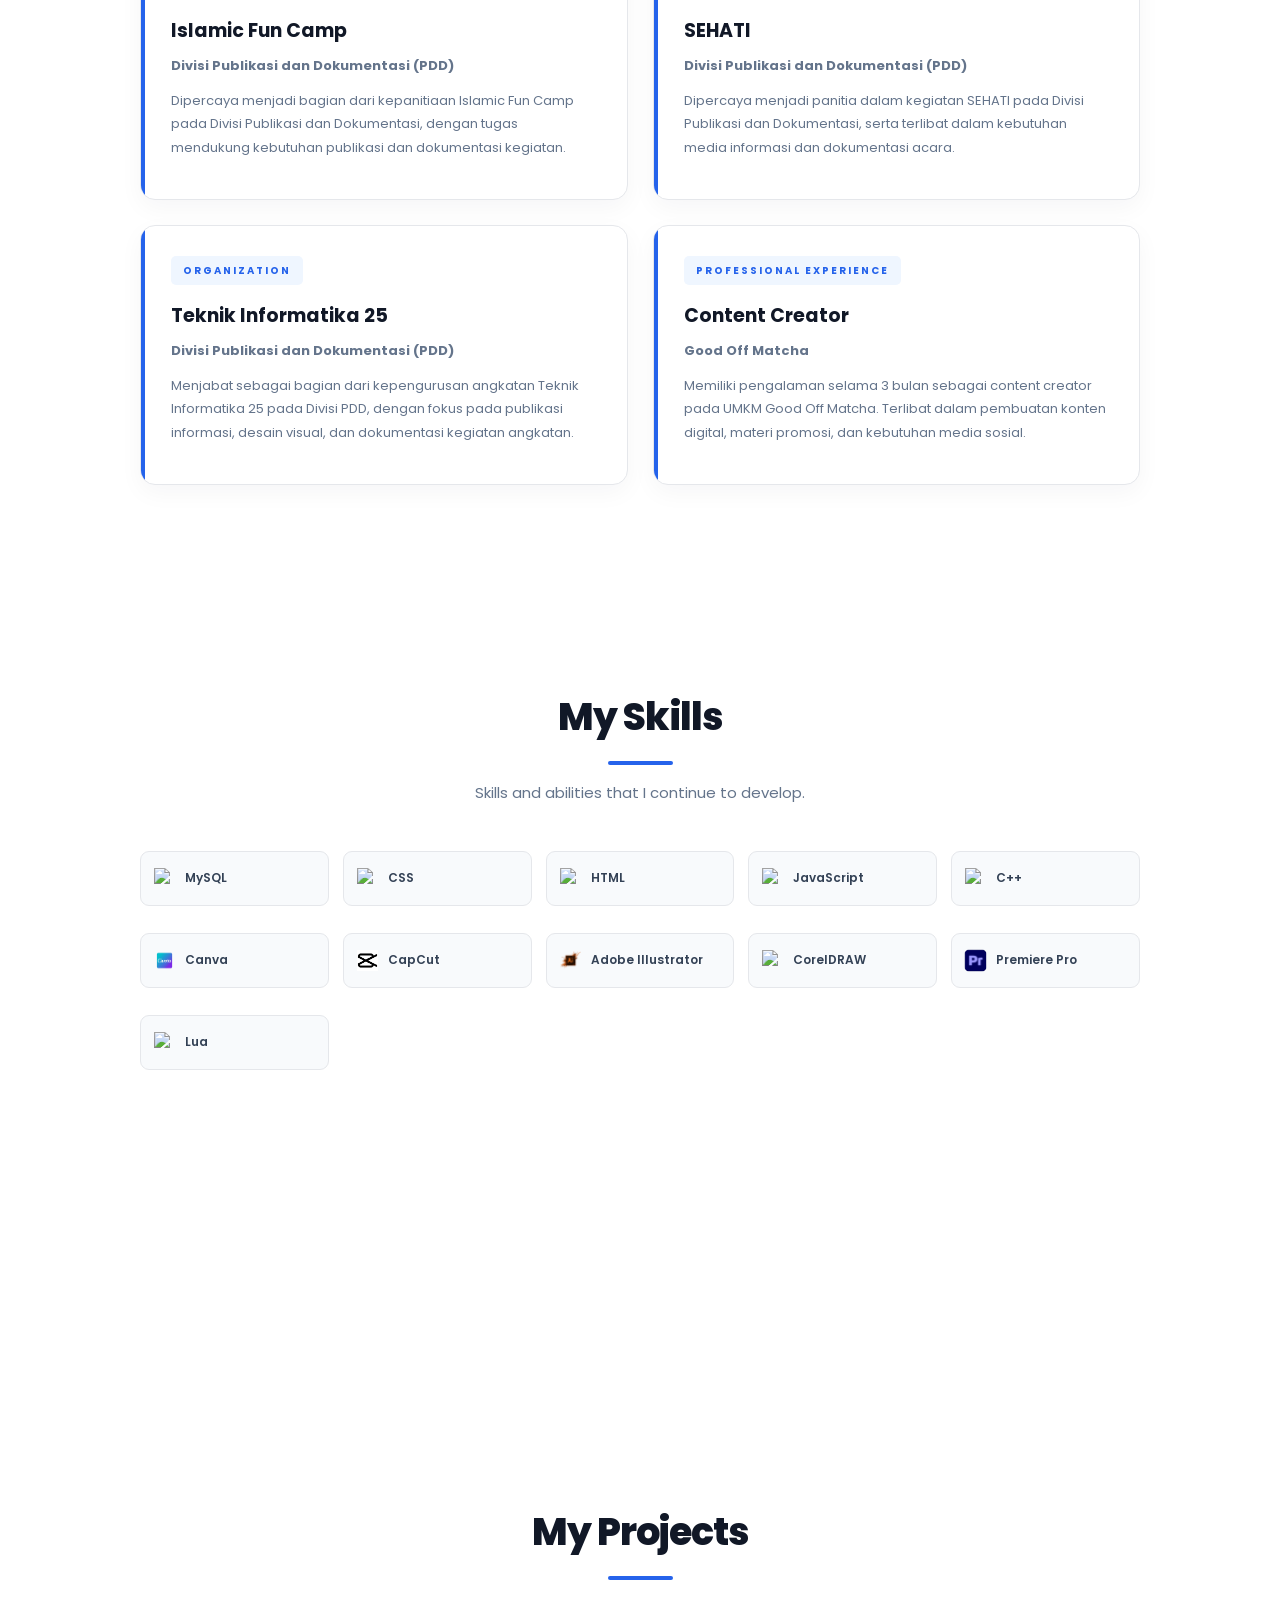
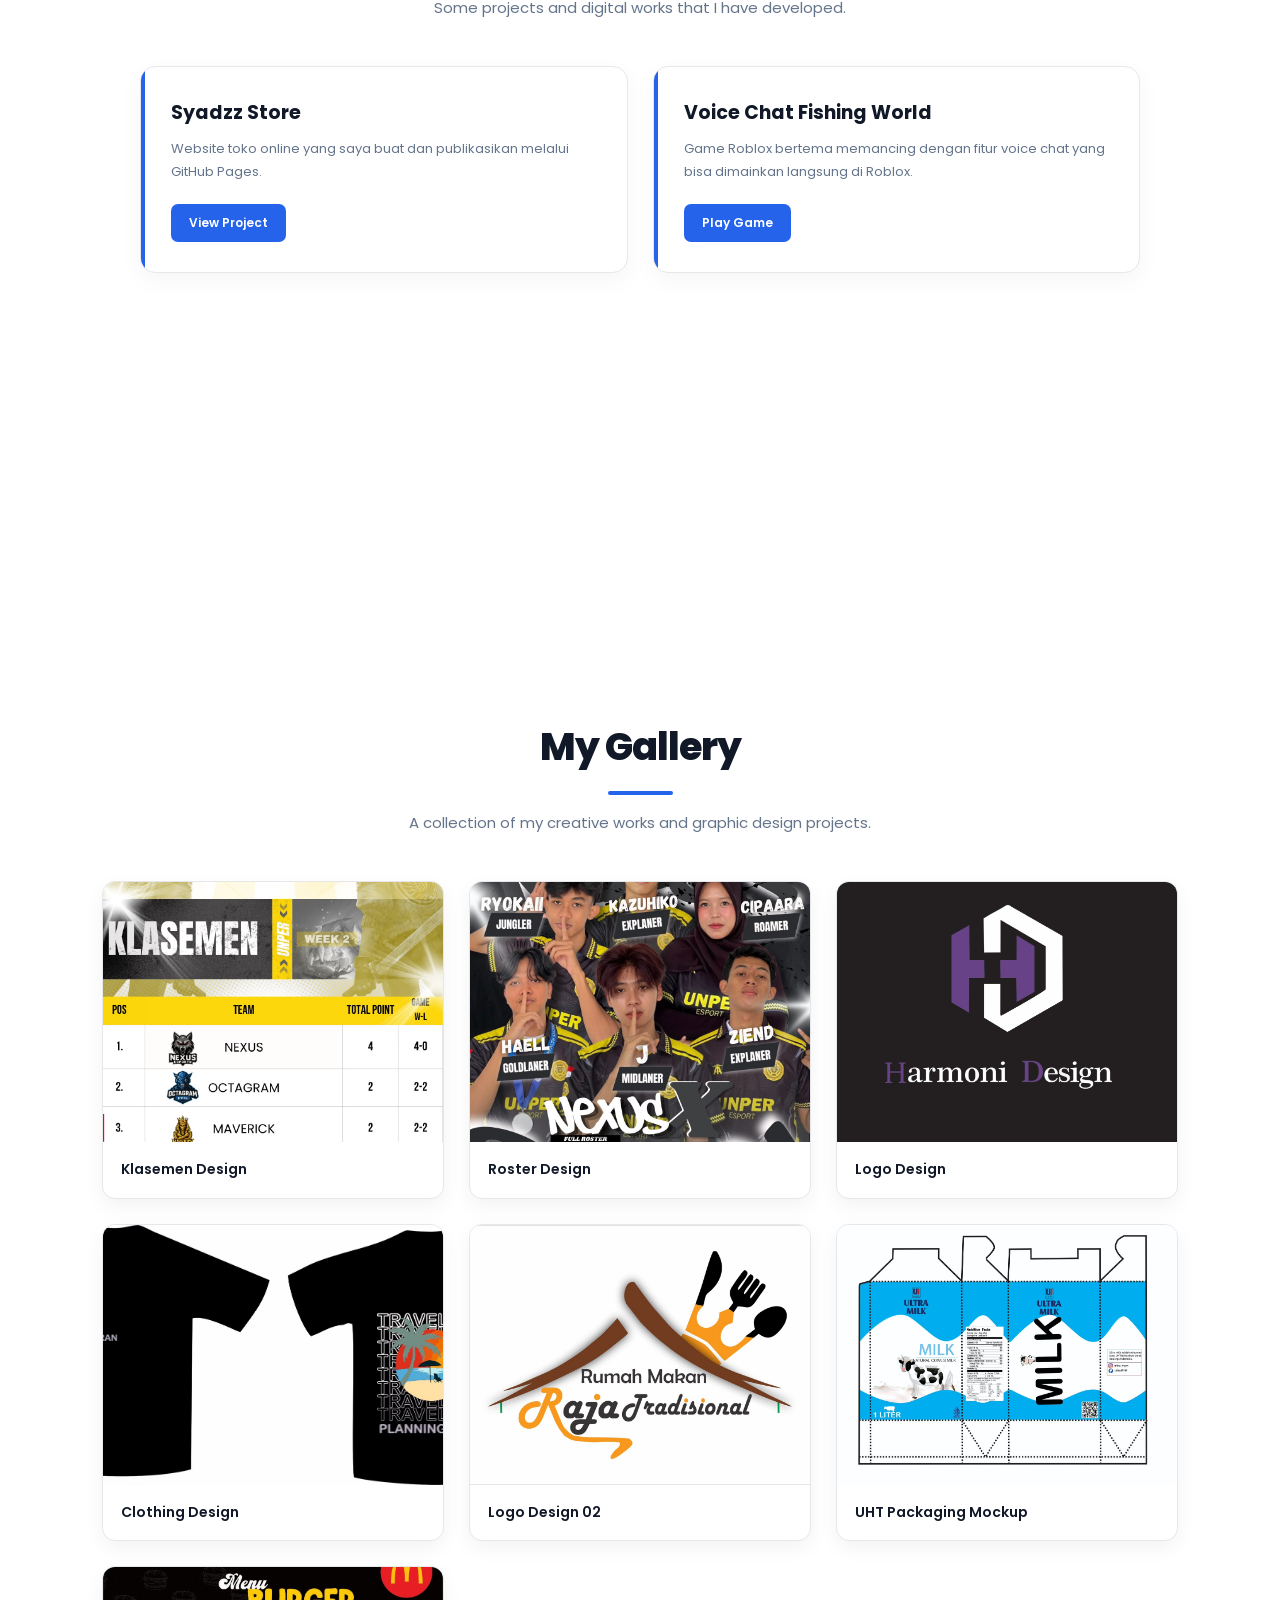
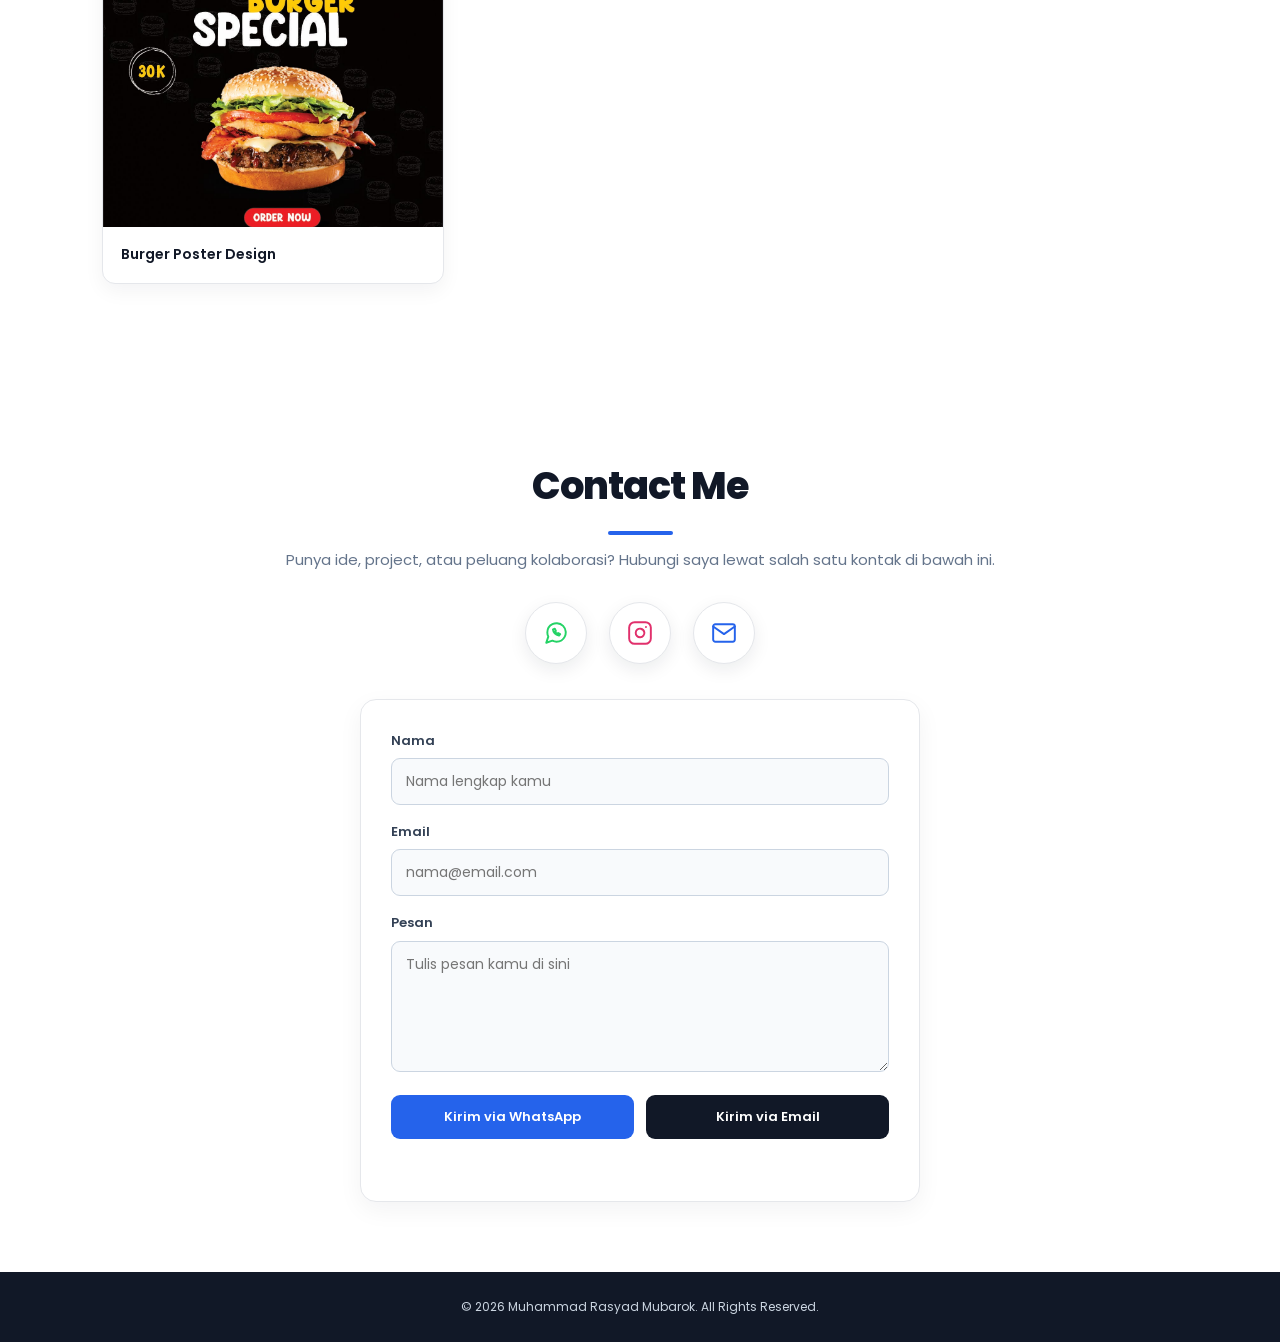
==== commit 5a692e2e: "Add files via upload" ====
--- a/index.html
+++ b/index.html
@@ -10,17 +10,27 @@
 <body>
 
 <header>
-<nav>
-<h2>RASYAD.</h2>
+    <nav>
+        <h2>PORTOFOLIO.</h2>
+
+        <button class="rasyad_menu_btn"
+                type="button"
+                aria-label="Buka menu"
+                aria-expanded="false">
+            <span></span>
+            <span></span>
+            <span></span>
+        </button>
+
 <ul>
-<li><a href="#rasyad_home">Home</a></li>
-<li><a href="#rasyad_profile">Profile</a></li>
-<li><a href="#rasyad_education">Education</a></li>
-<li><a href="#rasyad_experience">Experience</a></li>
-<li><a href="#rasyad_skills">Skills</a></li>
-<li><a href="#rasyad_project">Project</a></li>
-<li><a href="#rasyad_gallery">Gallery</a></li>
-<li><a href="#rasyad_contact">Contact</a></li>
+     <li><a href="#rasyad_home">Home</a></li>
+    <li><a href="#rasyad_profile">Profile</a></li>
+    <li><a href="#rasyad_education">Education</a></li>
+    <li><a href="#rasyad_experience">Experience</a></li>
+    <li><a href="#rasyad_skills">Skills</a></li>
+    <li><a href="#rasyad_project">Project</a></li>
+    <li><a href="#rasyad_gallery">Gallery</a></li>
+    <li><a href="#rasyad_contact">Contact</a></li>
 </ul>
 </nav>
 </header>
--- a/css/style.css
+++ b/css/style.css
@@ -1387,3 +1387,28 @@
 }
 
 }
+
+/* PERBAIKAN RESPONSIVE MENU MOBILE */
+@media (max-width: 960px) {
+    header nav {
+        flex-direction: row;
+        justify-content: space-between;
+    }
+
+    header nav ul {
+        max-height: 75vh;
+        overflow-y: auto;
+    }
+
+    header nav.rasyad_menu_open ul {
+        opacity: 1;
+        visibility: visible;
+        transform: translateY(0) scale(1);
+    }
+}
+
+@media (min-width: 961px) {
+    .rasyad_menu_btn {
+        display: none !important;
+    }
+}
